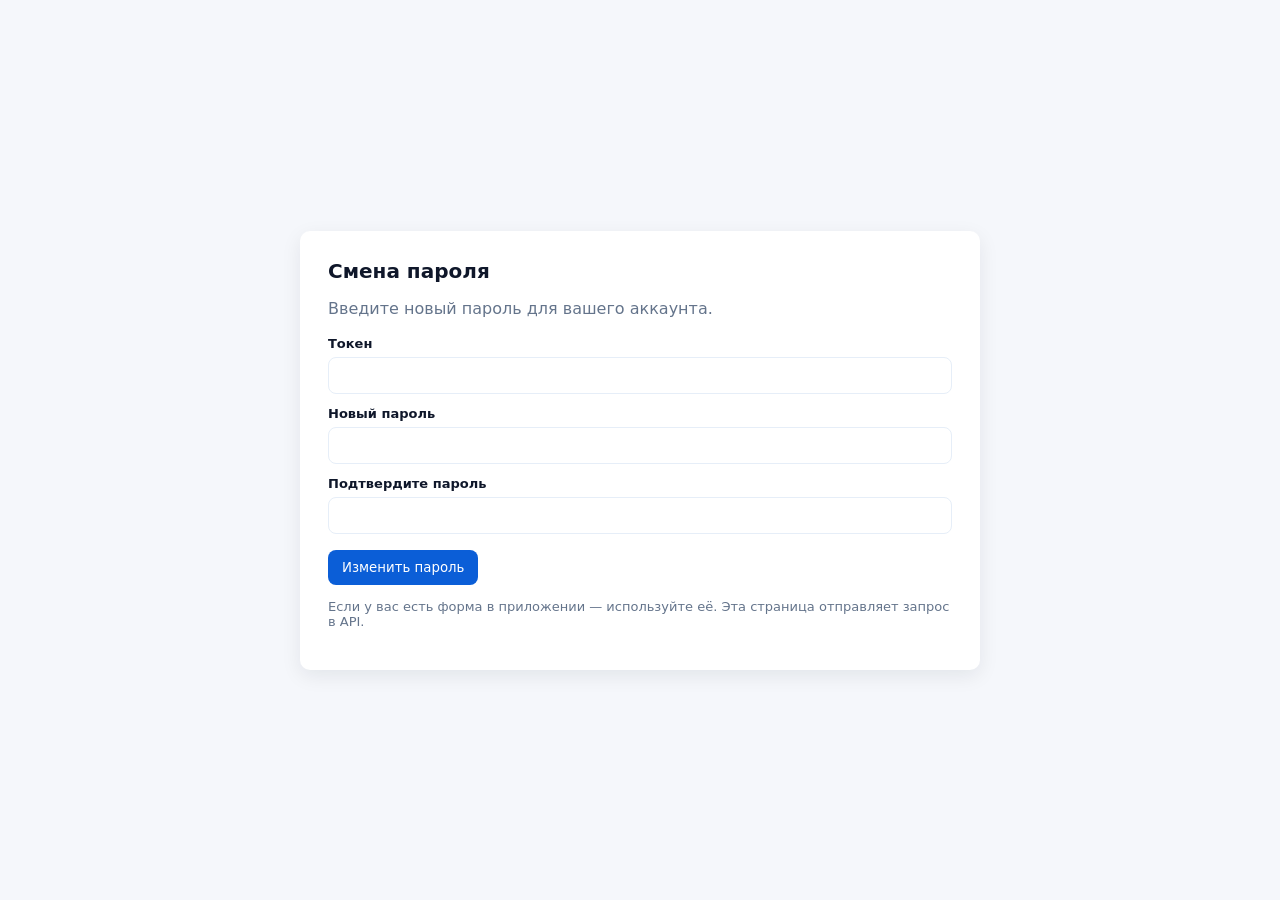
==== backend/entry_point/frontend/password_reset/index.html @ 76253fd2 "поебать на стайлы" ====
<!doctype html>
<html lang="ru">
<head>
  <meta charset="utf-8" />
  <meta name="viewport" content="width=device-width,initial-scale=1" />
  <title>Сброс пароля — Точка входа</title>
  <link rel="stylesheet" href="style.css" />
</head>
<body>
  <main class="container">
    <div class="card">
      <h1>Смена пароля</h1>
      <p class="lead">Введите новый пароль для вашего аккаунта.</p>

      <form id="resetForm">
        <label for="token">Токен</label>
        <input id="token" name="token" required />

        <label for="password">Новый пароль</label>
        <input id="password" name="password" type="password" minlength="8" required />

        <label for="confirm">Подтвердите пароль</label>
        <input id="confirm" name="confirm" type="password" minlength="8" required />

        <button id="submit" type="submit">Изменить пароль</button>
      </form>

      <div id="message" role="status" aria-live="polite"></div>

      <p class="note">Если у вас есть форма в приложении — используйте её. Эта страница отправляет запрос в API.</p>
    </div>
  </main>

  <script>
    // Configuration: change if your API is on a different host
    const API_BASE = (window.API_BASE || 'http://localhost:8000').replace(/\/$/, '');

    function qs(name) {
      return new URLSearchParams(window.location.search).get(name);
    }

    document.addEventListener('DOMContentLoaded', () => {
      const tokenInput = document.getElementById('token');
      const pw = document.getElementById('password');
      const confirm = document.getElementById('confirm');
      const form = document.getElementById('resetForm');
      const msg = document.getElementById('message');

      const tokenFromUrl = qs('token');
      if (tokenFromUrl) {
        tokenInput.value = tokenFromUrl;
      }

      function showMessage(text, isError=false) {
        msg.textContent = text;
        msg.className = isError ? 'msg error' : 'msg success';
      }

      form.addEventListener('submit', async (e) => {
        e.preventDefault();
        msg.textContent = '';

        const token = tokenInput.value.trim();
        const newPassword = pw.value;
        const confirmPassword = confirm.value;

        if (!token) { showMessage('Токен обязателен.', true); return; }
        if (newPassword.length < 8) { showMessage('Пароль должен быть минимум 8 символов.', true); return; }
        if (newPassword !== confirmPassword) { showMessage('Пароли не совпадают.', true); return; }

        try {
          showMessage('Отправка запроса...');
          const res = await fetch(API_BASE + '/auth/password-reset/confirm/', {
            method: 'POST',
            headers: { 'Content-Type': 'application/json' },
            body: JSON.stringify({ token: token, new_password: newPassword }),
          });

          const data = await res.json().catch(() => ({}));

          if (res.ok) {
            showMessage('Пароль успешно изменён. Пожалуйста, войдите с новым паролем.');
            form.reset();
          } else {
            showMessage(data.detail || JSON.stringify(data) || 'Ошибка от сервера', true);
          }
        } catch (err) {
          showMessage('Ошибка сети: ' + err.message, true);
        }
      });
    });
  </script>
</body>
</html>
---- backend/entry_point/frontend/password_reset/style.css ----
:root{--bg:#f5f7fb;
    --card:#fff;
    --accent:#0b5ed7;
    --text:#0f172a;
    --muted:#64748b
}

*{box-sizing:border-box;
    font-family:Inter,
    system-ui,
    -apple-system,
    'Segoe UI', Roboto,
    'Helvetica Neue',
    Arial
}
body{margin:0;
    background:var(--bg);
    color:var(--text);
    display:flex;
    min-height:100vh;
    align-items:center;
    justify-content:center;
    padding:24px
}

.container{width:100%;
    max-width:680px
}
.card{background:var(--card);
    border-radius:10px;
    padding:28px;
    box-shadow:0 6px 20px rgba(16,24,40,.08)
}

h1{margin:0 0 6px;font-size:20px}
.lead{color:var(--muted);margin-bottom:18px}
label{display:block;margin-top:12px;font-weight:600;font-size:13px}
input{width:100%;padding:10px 12px;border-radius:8px;border:1px solid #e6eef8;margin-top:6px}
button{margin-top:16px;background:var(--accent);color:#fff;padding:10px 14px;border:none;border-radius:8px;cursor:pointer}
.msg{margin-top:14px;padding:10px;border-radius:8px}
.msg.success{background:#ecfdf5;color:#065f46}
.msg.error{background:#fff1f2;color:#9f1239}
.note{margin-top:14px;color:var(--muted);font-size:13px}
@media (max-width:420px){.card{padding:18px}}
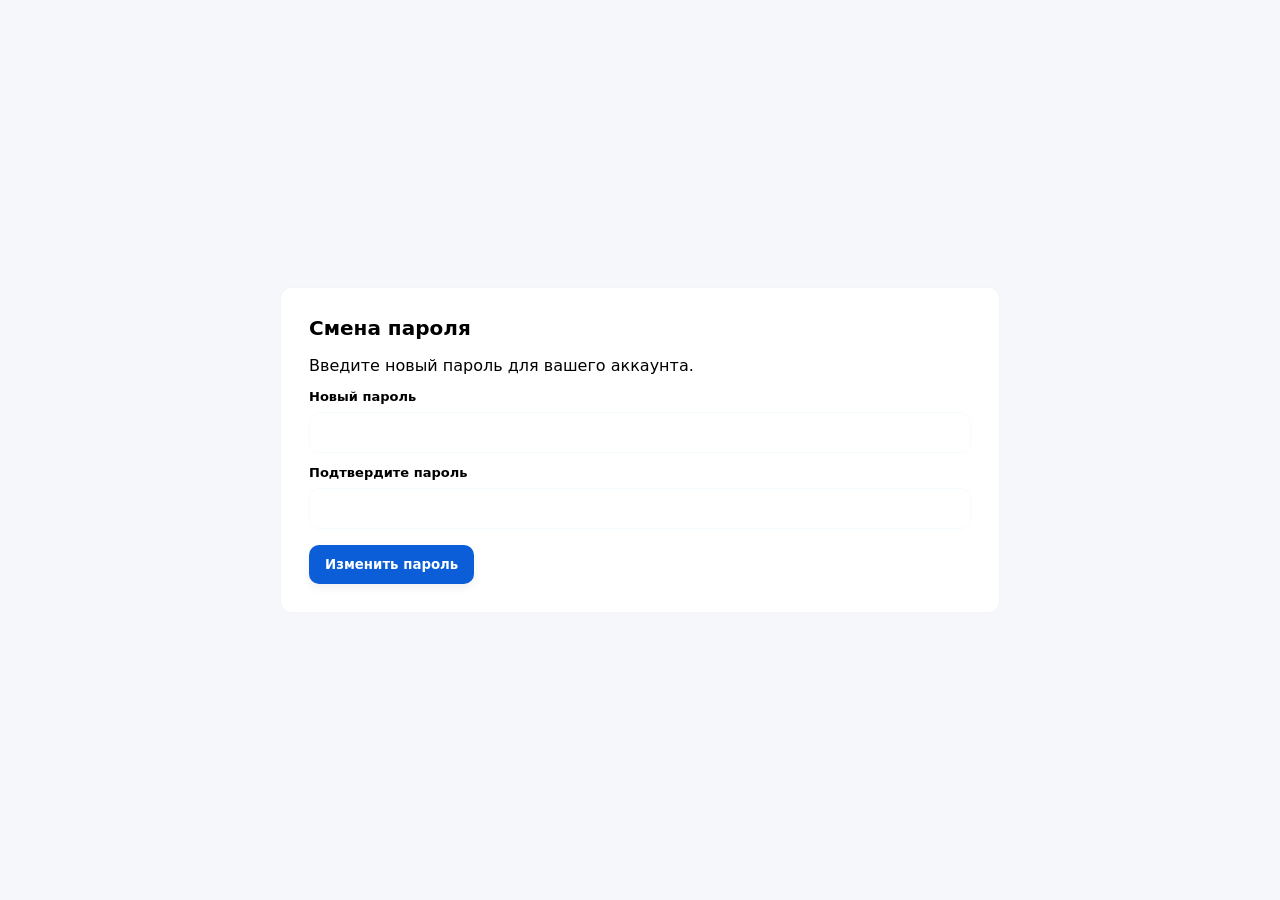
==== commit 9d7f2801: "для перекида" ====
--- a/backend/entry_point/frontend/password_reset/index.html
+++ b/backend/entry_point/frontend/password_reset/index.html
@@ -3,6 +3,7 @@
 <head>
   <meta charset="utf-8" />
   <meta name="viewport" content="width=device-width,initial-scale=1" />
+  <meta name="theme-color" content="#f5f7fb" id="meta-theme-color" />
   <title>Сброс пароля — Точка входа</title>
   <link rel="stylesheet" href="style.css" />
 </head>
@@ -13,9 +14,9 @@
       <p class="lead">Введите новый пароль для вашего аккаунта.</p>
 
       <form id="resetForm">
-        <label for="token">Токен</label>
-        <input id="token" name="token" required />
-
+          <input id="token" name="token" type="hidden" />
+        <!-- <p id="tokenNotice" class="note" style="display:none">Токен получен и скрыт по соображениям безопасности.</p>
+ -->
         <label for="password">Новый пароль</label>
         <input id="password" name="password" type="password" minlength="8" required />
 
@@ -26,14 +27,25 @@
       </form>
 
       <div id="message" role="status" aria-live="polite"></div>
-
-      <p class="note">Если у вас есть форма в приложении — используйте её. Эта страница отправляет запрос в API.</p>
+<!-- 
+      <p class="note">Если у вас есть форма в приложении — используйте её. Эта страница отправляет запрос в API.</p> -->
     </div>
   </main>
 
   <script>
     // Configuration: change if your API is on a different host
     const API_BASE = (window.API_BASE || 'http://localhost:8000').replace(/\/$/, '');
+
+    // Sync theme-color meta with current system theme for mobile browsers
+    const metaTheme = document.getElementById('meta-theme-color');
+    const setThemeColor = (isDark) => {
+      metaTheme.content = isDark ? '#0b1020' : '#f5f7fb';
+    };
+    const media = window.matchMedia && window.matchMedia('(prefers-color-scheme: dark)');
+    if (media) {
+      setThemeColor(media.matches);
+      media.addEventListener('change', (e) => setThemeColor(e.matches));
+    }
 
     function qs(name) {
       return new URLSearchParams(window.location.search).get(name);
@@ -49,6 +61,7 @@
       const tokenFromUrl = qs('token');
       if (tokenFromUrl) {
         tokenInput.value = tokenFromUrl;
+        document.getElementById('tokenNotice').style.display = 'block';
       }
 
       function showMessage(text, isError=false) {
--- a/backend/entry_point/frontend/password_reset/style.css
+++ b/backend/entry_point/frontend/password_reset/style.css
@@ -1,44 +1,53 @@
 :root{--bg:#f5f7fb;
     --card:#fff;
     --accent:#0b5ed7;
-    --text:#0f172a;
-    --muted:#64748b
-}
+    :root{
+        --bg: #f5f7fb;
+        --card: #ffffff;
+        --accent: #ff7a00; /* orange */
+        --accent-hover: #ff8f33;
+        --text: #0f172a;
+        --muted: #64748b;
+        --shadow: 0 6px 20px rgba(16,24,40,.08);
+    }
 
-*{box-sizing:border-box;
-    font-family:Inter,
-    system-ui,
-    -apple-system,
-    'Segoe UI', Roboto,
-    'Helvetica Neue',
-    Arial
-}
-body{margin:0;
-    background:var(--bg);
-    color:var(--text);
-    display:flex;
-    min-height:100vh;
-    align-items:center;
-    justify-content:center;
-    padding:24px
-}
+    @media (prefers-color-scheme: dark) {
+        :root{
+            --bg: #0b1020;
+            --card: #0f1724;
+            --accent: #ff7a00;
+            --accent-hover: #ff9a4d;
+            --text: #e6eef8;
+            --muted: #94a3b8;
+            --shadow: 0 6px 28px rgba(2,6,23,.6);
+        }
+    }
 
-.container{width:100%;
-    max-width:680px
-}
-.card{background:var(--card);
-    border-radius:10px;
-    padding:28px;
-    box-shadow:0 6px 20px rgba(16,24,40,.08)
-}
+    *{box-sizing:border-box;font-family:Inter, system-ui, -apple-system, 'Segoe UI', Roboto, 'Helvetica Neue', Arial}
+    body{margin:0;background:var(--bg);color:var(--text);display:flex;min-height:100vh;align-items:center;justify-content:center;padding:20px}
 
-h1{margin:0 0 6px;font-size:20px}
-.lead{color:var(--muted);margin-bottom:18px}
-label{display:block;margin-top:12px;font-weight:600;font-size:13px}
-input{width:100%;padding:10px 12px;border-radius:8px;border:1px solid #e6eef8;margin-top:6px}
-button{margin-top:16px;background:var(--accent);color:#fff;padding:10px 14px;border:none;border-radius:8px;cursor:pointer}
-.msg{margin-top:14px;padding:10px;border-radius:8px}
-.msg.success{background:#ecfdf5;color:#065f46}
-.msg.error{background:#fff1f2;color:#9f1239}
-.note{margin-top:14px;color:var(--muted);font-size:13px}
-@media (max-width:420px){.card{padding:18px}}+    .container{width:100%;max-width:720px}
+    .card{background:var(--card);border-radius:12px;padding:28px;box-shadow:var(--shadow);border:1px solid rgba(15,23,42,0.04)}
+
+    h1{margin:0 0 8px;font-size:20px}
+    .lead{color:var(--muted);margin-bottom:14px}
+    label{display:block;margin-top:12px;font-weight:600;font-size:13px}
+    input{width:100%;padding:12px 14px;border-radius:10px;border:1px solid rgba(14,165,233,0.04);margin-top:8px;background:transparent;color:var(--text)}
+    button{margin-top:16px;background:var(--accent);color:#fff;padding:12px 16px;border:none;border-radius:10px;cursor:pointer;font-weight:600;box-shadow:0 4px 10px rgba(0,0,0,0.06)}
+    button:hover{background:var(--accent-hover)}
+
+    .token{margin:12px 0}
+    .msg{margin-top:14px;padding:10px;border-radius:8px}
+    .msg.success{background:#ecfdf5;color:#065f46}
+    .msg.error{background:#fff1f2;color:#9f1239}
+    .note{margin-top:14px;color:var(--muted);font-size:13px}
+
+    /* Mobile tweaks */
+    @media (max-width:600px){
+        body{padding:12px}
+        .card{padding:18px}
+        h1{font-size:18px}
+        input{padding:10px}
+        button{width:100%;padding:12px}
+    }
+}
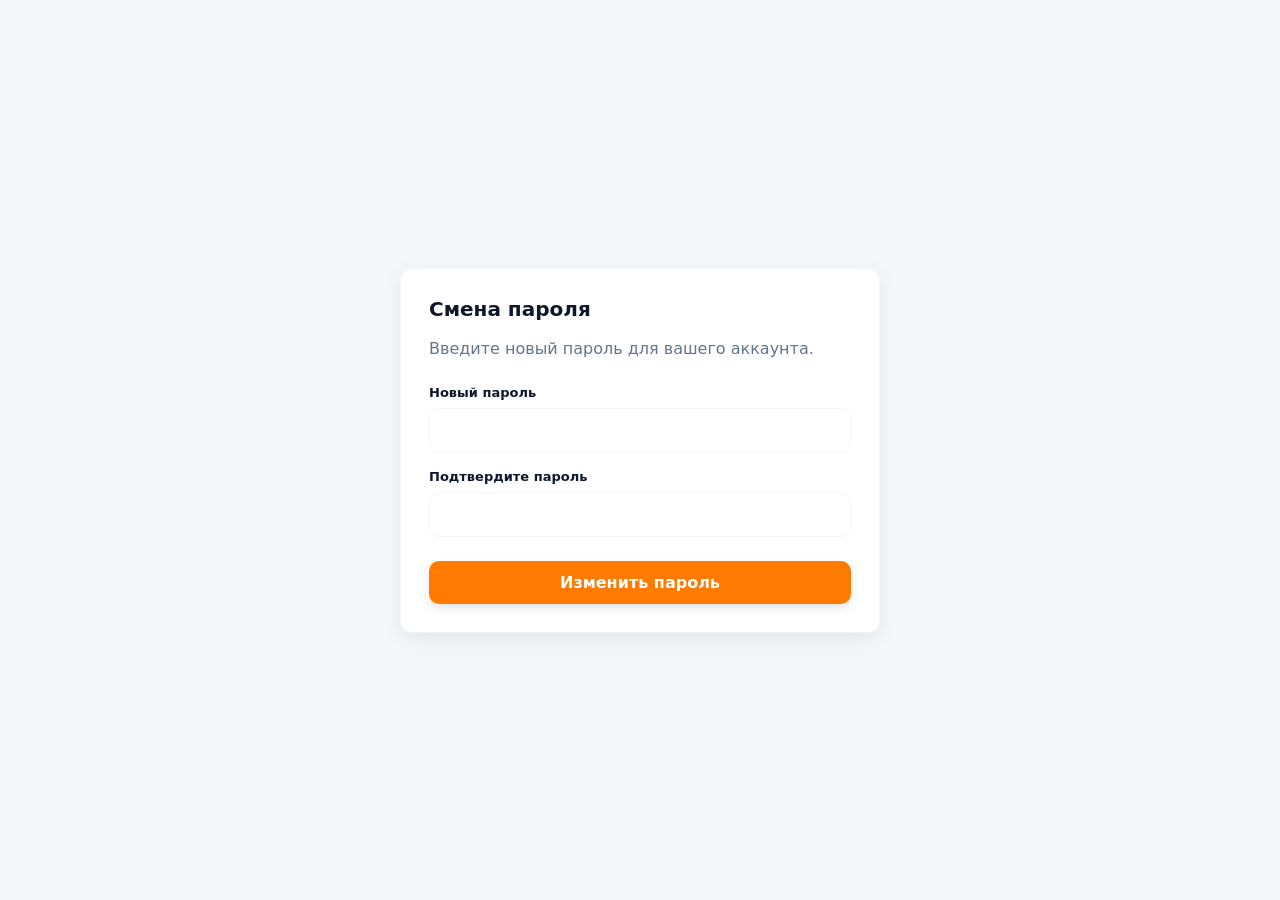
==== commit 44a8f5c7: "темы и редакция стилей" ====
--- a/backend/entry_point/frontend/password_reset/index.html
+++ b/backend/entry_point/frontend/password_reset/index.html
@@ -6,6 +6,34 @@
   <meta name="theme-color" content="#f5f7fb" id="meta-theme-color" />
   <title>Сброс пароля — Точка входа</title>
   <link rel="stylesheet" href="style.css" />
+
+  <script>
+    (function() {
+      const metaTheme = document.getElementById('meta-theme-color');
+      const applyTheme = (isDark) => {
+        if (isDark) {
+          document.documentElement.setAttribute('data-theme', 'dark');
+          metaTheme.content = '#0b1020';
+        } else {
+          document.documentElement.setAttribute('data-theme', 'light');
+          metaTheme.content = '#f5f7fb';
+        }
+      };
+      const storedTheme = localStorage.getItem('theme');
+      const mediaQuery = window.matchMedia('(prefers-color-scheme: dark)');
+      const systemIsDark = mediaQuery.matches;
+      if (storedTheme) {
+        applyTheme(storedTheme === 'dark');
+      } else {
+        applyTheme(systemIsDark);
+      }
+      mediaQuery.addEventListener('change', (e) => {
+        if (!localStorage.getItem('theme')) {
+          applyTheme(e.matches);
+        }
+      });
+    })();
+  </script>
 </head>
 <body>
   <main class="container">
@@ -14,9 +42,8 @@
       <p class="lead">Введите новый пароль для вашего аккаунта.</p>
 
       <form id="resetForm">
-          <input id="token" name="token" type="hidden" />
-        <!-- <p id="tokenNotice" class="note" style="display:none">Токен получен и скрыт по соображениям безопасности.</p>
- -->
+        <input id="token" name="token" type="hidden" />
+        
         <label for="password">Новый пароль</label>
         <input id="password" name="password" type="password" minlength="8" required />
 
@@ -27,25 +54,11 @@
       </form>
 
       <div id="message" role="status" aria-live="polite"></div>
-<!-- 
-      <p class="note">Если у вас есть форма в приложении — используйте её. Эта страница отправляет запрос в API.</p> -->
     </div>
   </main>
 
   <script>
-    // Configuration: change if your API is on a different host
     const API_BASE = (window.API_BASE || 'http://localhost:8000').replace(/\/$/, '');
-
-    // Sync theme-color meta with current system theme for mobile browsers
-    const metaTheme = document.getElementById('meta-theme-color');
-    const setThemeColor = (isDark) => {
-      metaTheme.content = isDark ? '#0b1020' : '#f5f7fb';
-    };
-    const media = window.matchMedia && window.matchMedia('(prefers-color-scheme: dark)');
-    if (media) {
-      setThemeColor(media.matches);
-      media.addEventListener('change', (e) => setThemeColor(e.matches));
-    }
 
     function qs(name) {
       return new URLSearchParams(window.location.search).get(name);
@@ -61,7 +74,6 @@
       const tokenFromUrl = qs('token');
       if (tokenFromUrl) {
         tokenInput.value = tokenFromUrl;
-        document.getElementById('tokenNotice').style.display = 'block';
       }
 
       function showMessage(text, isError=false) {
--- a/backend/entry_point/frontend/password_reset/style.css
+++ b/backend/entry_point/frontend/password_reset/style.css
@@ -1,53 +1,151 @@
-:root{--bg:#f5f7fb;
-    --card:#fff;
-    --accent:#0b5ed7;
-    :root{
-        --bg: #f5f7fb;
-        --card: #ffffff;
-        --accent: #ff7a00; /* orange */
-        --accent-hover: #ff8f33;
-        --text: #0f172a;
-        --muted: #64748b;
-        --shadow: 0 6px 20px rgba(16,24,40,.08);
+/* Базовые переменные (Светлая тема по умолчанию) */
+:root {
+    --bg: #f5f7fb;
+    --card: #ffffff;
+    --accent: #ff7a00;
+    --accent-hover: #ff9a4d;
+    --text: #0f172a;
+    --muted: #64748b;
+    --shadow: 0 6px 20px rgba(16,24,40,.08);
+    --border-color: rgba(15,23,42,0.04);
+}
+
+/* Темная тема через атрибут (устанавливается JS из localStorage или системы) */
+[data-theme="dark"] {
+    --bg: #0b1020;
+    --card: #0f1724;
+    --accent: #ff7a00;
+    --accent-hover: #ff9a4d;
+    --text: #e6eef8;
+    --muted: #94a3b8;
+    --shadow: 0 6px 28px rgba(2,6,23,.6);
+    --border-color: rgba(255,255,255,0.05);
+}
+
+/* Резервный вариант: если JS не сработал, используем системную настройку напрямую */
+@media (prefers-color-scheme: dark) {
+    :root:not([data-theme="light"]) {
+        --bg: #0b1020;
+        --card: #0f1724;
+        --accent: #ff7a00;
+        --accent-hover: #ff9a4d;
+        --text: #e6eef8;
+        --muted: #94a3b8;
+        --shadow: 0 6px 28px rgba(2,6,23,.6);
+        --border-color: rgba(255,255,255,0.05);
     }
+}
 
-    @media (prefers-color-scheme: dark) {
-        :root{
-            --bg: #0b1020;
-            --card: #0f1724;
-            --accent: #ff7a00;
-            --accent-hover: #ff9a4d;
-            --text: #e6eef8;
-            --muted: #94a3b8;
-            --shadow: 0 6px 28px rgba(2,6,23,.6);
-        }
-    }
+* {
+    box-sizing: border-box;
+    font-family: Inter, system-ui, -apple-system, 'Segoe UI', Roboto, 'Helvetica Neue', Arial, sans-serif;
+}
 
-    *{box-sizing:border-box;font-family:Inter, system-ui, -apple-system, 'Segoe UI', Roboto, 'Helvetica Neue', Arial}
-    body{margin:0;background:var(--bg);color:var(--text);display:flex;min-height:100vh;align-items:center;justify-content:center;padding:20px}
+body {
+    margin: 0;
+    background: var(--bg);
+    color: var(--text);
+    display: flex;
+    min-height: 100vh;
+    align-items: center;
+    justify-content: center;
+    padding: 20px;
+    transition: background-color 0.3s ease, color 0.3s ease;
+}
 
-    .container{width:100%;max-width:720px}
-    .card{background:var(--card);border-radius:12px;padding:28px;box-shadow:var(--shadow);border:1px solid rgba(15,23,42,0.04)}
+.container {
+    width: 100%;
+    max-width: 480px;
+}
 
-    h1{margin:0 0 8px;font-size:20px}
-    .lead{color:var(--muted);margin-bottom:14px}
-    label{display:block;margin-top:12px;font-weight:600;font-size:13px}
-    input{width:100%;padding:12px 14px;border-radius:10px;border:1px solid rgba(14,165,233,0.04);margin-top:8px;background:transparent;color:var(--text)}
-    button{margin-top:16px;background:var(--accent);color:#fff;padding:12px 16px;border:none;border-radius:10px;cursor:pointer;font-weight:600;box-shadow:0 4px 10px rgba(0,0,0,0.06)}
-    button:hover{background:var(--accent-hover)}
+.card {
+    background: var(--card);
+    border-radius: 12px;
+    padding: 28px;
+    box-shadow: var(--shadow);
+    border: 1px solid var(--border-color);
+    transition: background-color 0.3s ease, border-color 0.3s ease;
+}
 
-    .token{margin:12px 0}
-    .msg{margin-top:14px;padding:10px;border-radius:8px}
-    .msg.success{background:#ecfdf5;color:#065f46}
-    .msg.error{background:#fff1f2;color:#9f1239}
-    .note{margin-top:14px;color:var(--muted);font-size:13px}
+h1 {
+    margin: 0 0 8px;
+    font-size: 20px;
+}
 
-    /* Mobile tweaks */
-    @media (max-width:600px){
-        body{padding:12px}
-        .card{padding:18px}
-        h1{font-size:18px}
-        input{padding:10px}
-        button{width:100%;padding:12px}
-    }
+.lead {
+    color: var(--muted);
+    margin-bottom: 24px;
+    line-height: 1.5;
+}
+
+label {
+    display: block;
+    margin-top: 16px;
+    font-weight: 600;
+    font-size: 13px;
+    color: var(--text);
+}
+
+input {
+    width: 100%;
+    padding: 12px 14px;
+    border-radius: 10px;
+    border: 1px solid var(--border-color);
+    margin-top: 8px;
+    background: transparent;
+    color: var(--text);
+    font-size: 16px;
+    outline: none;
+    transition: border-color 0.2s;
+}
+
+input:focus {
+    border-color: var(--accent);
+}
+
+button {
+    margin-top: 24px;
+    width: 100%;
+    background: var(--accent);
+    color: #fff;
+    padding: 12px 16px;
+    border: none;
+    border-radius: 10px;
+    cursor: pointer;
+    font-weight: 600;
+    font-size: 16px;
+    box-shadow: 0 4px 10px rgba(0,0,0,0.1);
+    transition: background-color 0.2s;
+}
+
+button:hover {
+    background: var(--accent-hover);
+}
+
+.msg {
+    margin-top: 20px;
+    padding: 12px;
+    border-radius: 8px;
+    font-size: 14px;
+    text-align: center;
+}
+
+.msg.success {
+    background: #ecfdf5;
+    color: #065f46;
+    border: 1px solid #a7f3d0;
+}
+
+.msg.error {
+    background: #fff1f2;
+    color: #9f1239;
+    border: 1px solid #fecdd3;
+}
+
+/* Mobile tweaks */
+@media (max-width: 600px) {
+    body { padding: 12px; }
+    .card { padding: 20px; }
+    h1 { font-size: 18px; }
+    input { padding: 10px; }
 }
